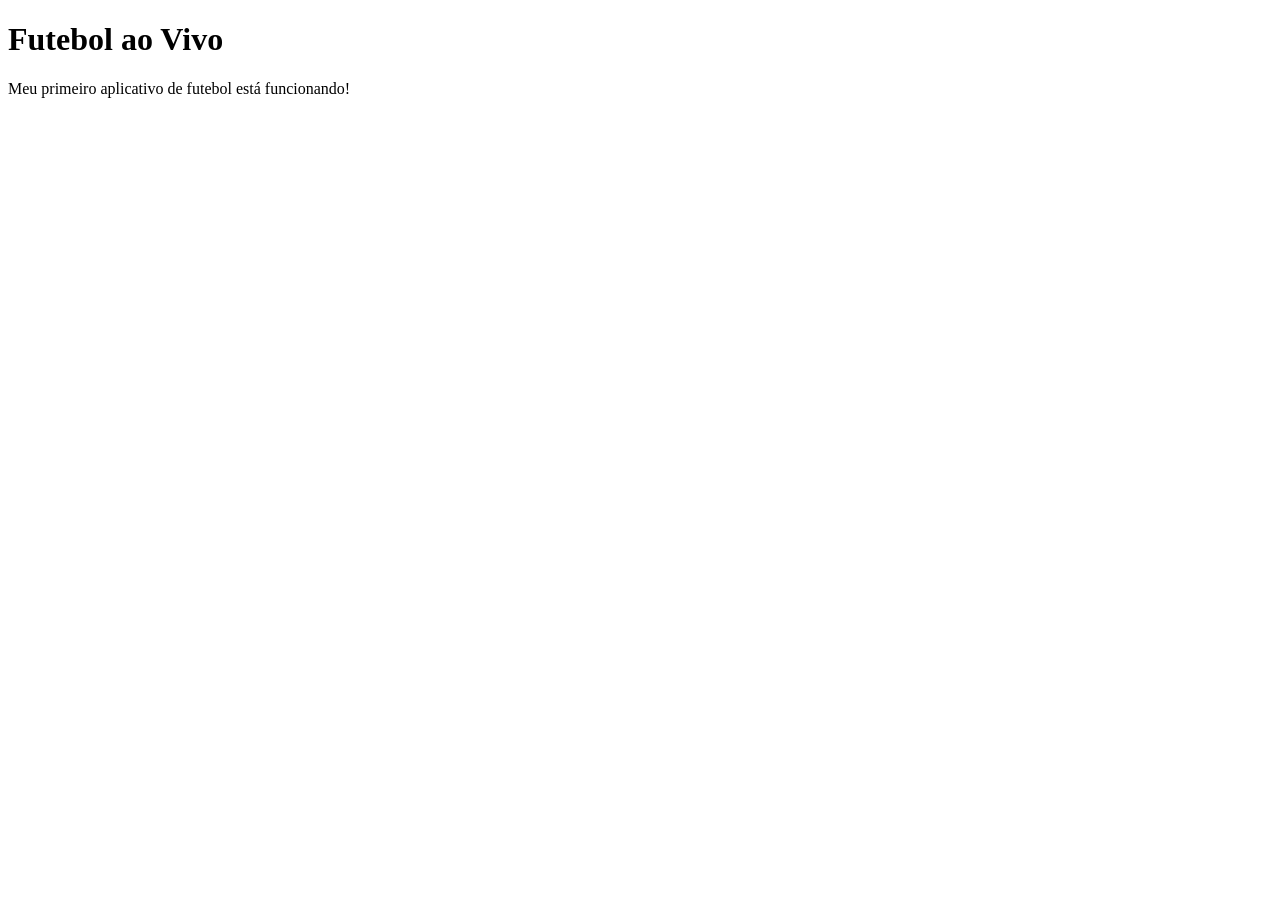
==== index.html @ ffb9a545 "Criar index.html" ====
<!DOCTYPE html>
<html lang="pt-BR">
<head>
  <meta charset="UTF-8">
  <meta name="viewport" content="width=device-width, initial-scale=1.0">
  <title>Futebol ao Vivo</title>
</head>
<body>
  <h1>Futebol ao Vivo</h1>
  <p>Meu primeiro aplicativo de futebol está funcionando!</p>
</body>
</html>
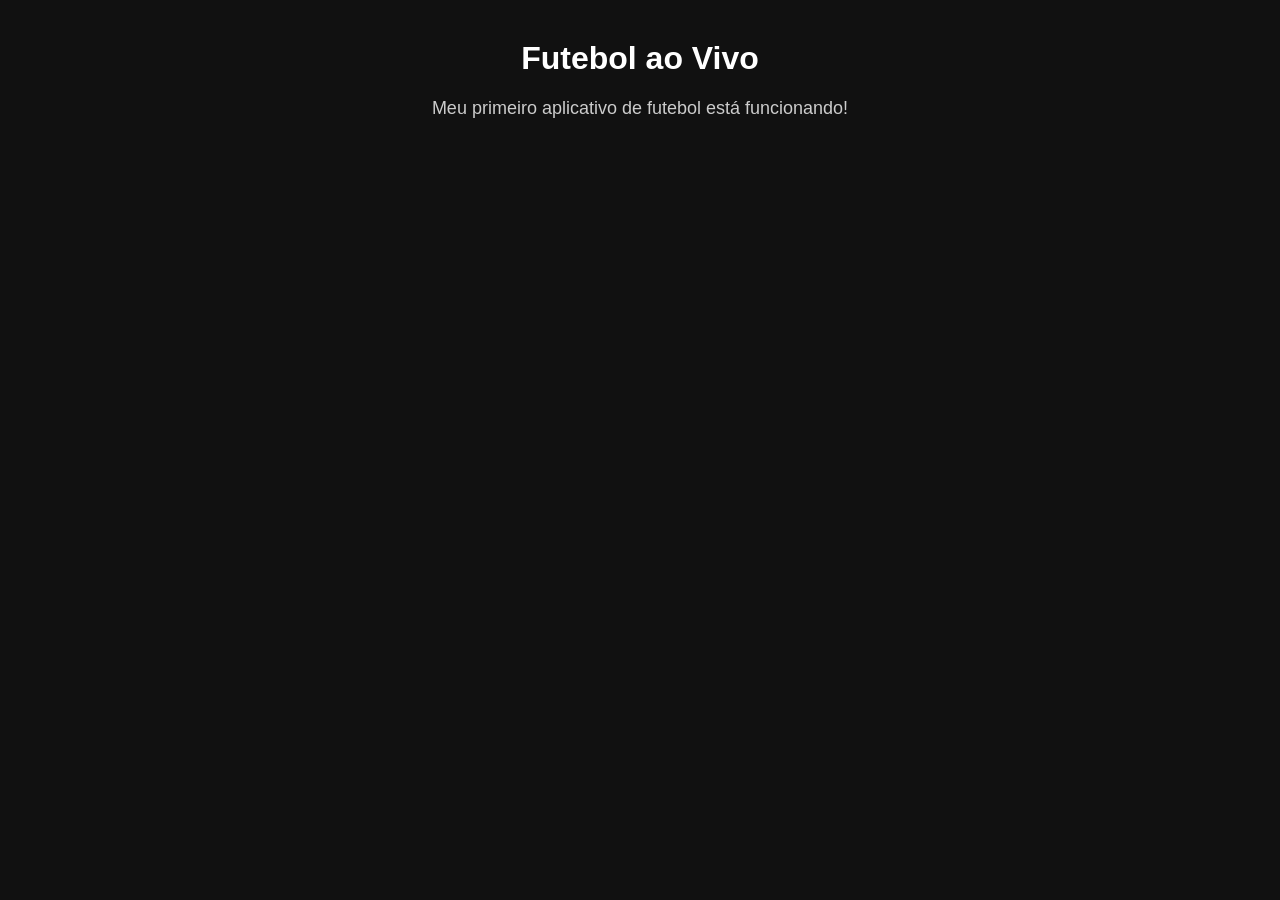
==== commit 6eaef285: "Atualizar o index.html" ====
--- a/index.html
+++ b/index.html
@@ -4,6 +4,7 @@
   <meta charset="UTF-8">
   <meta name="viewport" content="width=device-width, initial-scale=1.0">
   <title>Futebol ao Vivo</title>
+<link rel="stylesheet" href="style.css">
 </head>
 <body>
   <h1>Futebol ao Vivo</h1>
--- a/style.css
+++ b/style.css
@@ -0,0 +1,22 @@
+* {
+    box-sizing: border-box;
+}
+
+body {
+    margin: 0;
+    padding: 20px;
+    font-family: Arial, sans-serif;
+    background: #111;
+    color: #fff;
+    text-align: center;
+}
+
+h1 {
+    margin-top: 20px;
+    font-size: 32px;
+}
+
+p {
+    font-size: 18px;
+    color: #ccc;
+}
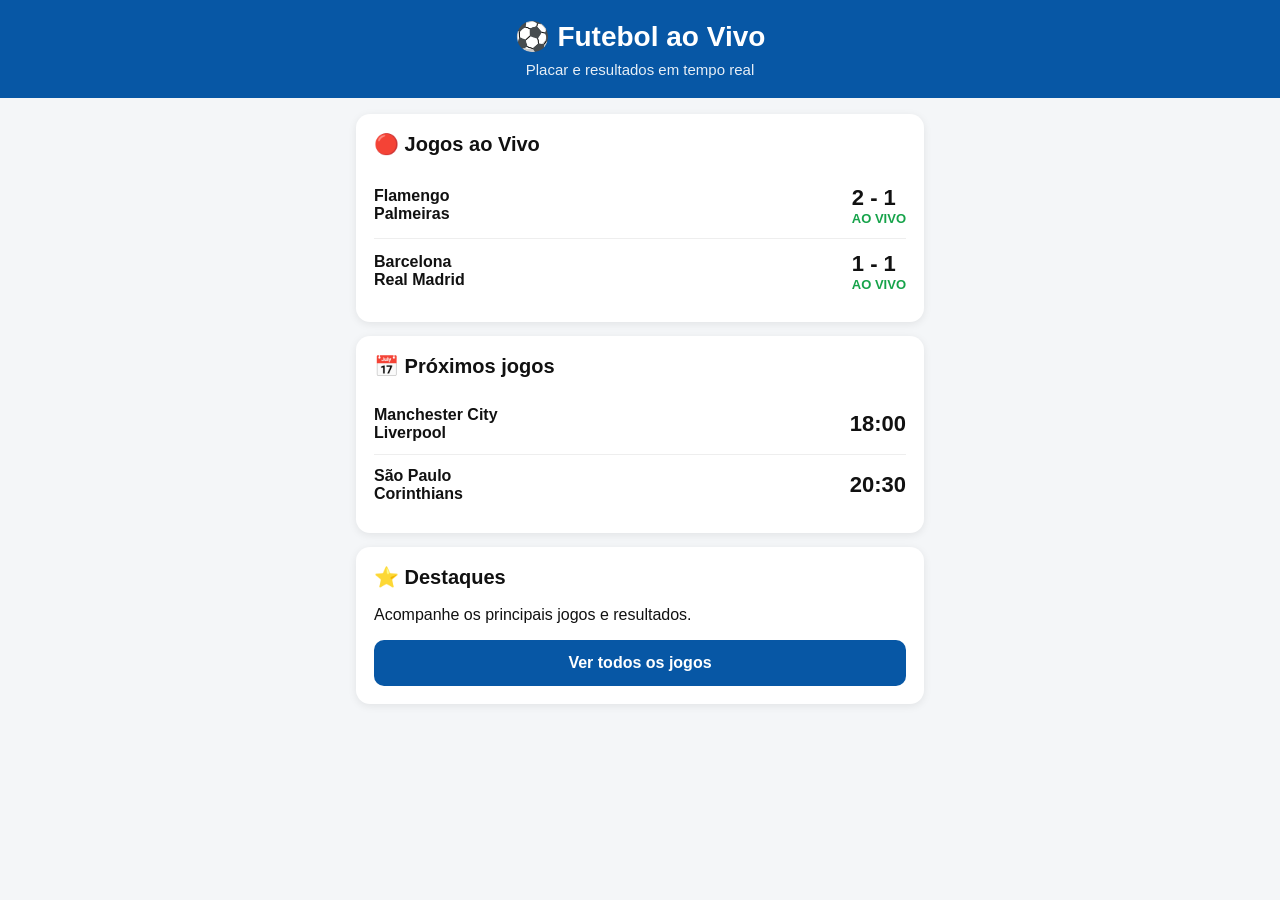
==== commit c6b23b72: "Atualizar o index.html" ====
--- a/index.html
+++ b/index.html
@@ -1,13 +1,84 @@
 <!DOCTYPE html>
 <html lang="pt-BR">
 <head>
-  <meta charset="UTF-8">
-  <meta name="viewport" content="width=device-width, initial-scale=1.0">
-  <title>Futebol ao Vivo</title>
-<link rel="stylesheet" href="style.css">
+    <meta charset="UTF-8">
+    <meta name="viewport" content="width=device-width, initial-scale=1.0">
+    <title>Futebol ao Vivo</title>
+    <link rel="stylesheet" href="style.css">
 </head>
+
 <body>
-  <h1>Futebol ao Vivo</h1>
-  <p>Meu primeiro aplicativo de futebol está funcionando!</p>
+
+<header>
+    <h1>⚽ Futebol ao Vivo</h1>
+    <p>Placar e resultados em tempo real</p>
+</header>
+
+<div class="container">
+
+    <div class="card">
+        <h2>🔴 Jogos ao Vivo</h2>
+
+        <div class="jogo">
+            <div>
+                <div class="time">Flamengo</div>
+                <div class="time">Palmeiras</div>
+            </div>
+
+            <div>
+                <div class="placar">2 - 1</div>
+                <div class="status">AO VIVO</div>
+            </div>
+        </div>
+
+        <div class="jogo">
+            <div>
+                <div class="time">Barcelona</div>
+                <div class="time">Real Madrid</div>
+            </div>
+
+            <div>
+                <div class="placar">1 - 1</div>
+                <div class="status">AO VIVO</div>
+            </div>
+        </div>
+
+    </div>
+
+    <div class="card">
+        <h2>📅 Próximos jogos</h2>
+
+        <div class="jogo">
+            <div>
+                <div class="time">Manchester City</div>
+                <div class="time">Liverpool</div>
+            </div>
+
+            <div>
+                <div class="placar">18:00</div>
+            </div>
+        </div>
+
+        <div class="jogo">
+            <div>
+                <div class="time">São Paulo</div>
+                <div class="time">Corinthians</div>
+            </div>
+
+            <div>
+                <div class="placar">20:30</div>
+            </div>
+        </div>
+
+    </div>
+
+    <div class="card">
+        <h2>⭐ Destaques</h2>
+        <p>Acompanhe os principais jogos e resultados.</p>
+        <button>Ver todos os jogos</button>
+    </div>
+
+</div>
+
 </body>
-</html>
+</html>
--- a/style.css
+++ b/style.css
@@ -4,19 +4,86 @@
 
 body {
     margin: 0;
+    font-family: Arial, sans-serif;
+    background: #f4f6f8;
+    color: #111;
+}
+
+header {
+    background: #0757a5;
+    color: white;
     padding: 20px;
-    font-family: Arial, sans-serif;
-    background: #111;
-    color: #fff;
     text-align: center;
 }
 
-h1 {
-    margin-top: 20px;
-    font-size: 32px;
+header h1 {
+    margin: 0;
+    font-size: 28px;
 }
 
-p {
-    font-size: 18px;
-    color: #ccc;
+header p {
+    margin: 8px 0 0;
+    font-size: 15px;
+    opacity: 0.9;
+}
+
+.container {
+    padding: 16px;
+    max-width: 600px;
+    margin: auto;
+}
+
+.card {
+    background: white;
+    border-radius: 14px;
+    padding: 18px;
+    margin-bottom: 14px;
+    box-shadow: 0 2px 8px rgba(0,0,0,0.08);
+}
+
+.card h2 {
+    margin-top: 0;
+    font-size: 20px;
+}
+
+.jogo {
+    display: flex;
+    justify-content: space-between;
+    align-items: center;
+    padding: 12px 0;
+    border-bottom: 1px solid #eee;
+}
+
+.jogo:last-child {
+    border-bottom: none;
+}
+
+.time {
+    font-weight: bold;
+}
+
+.placar {
+    font-size: 22px;
+    font-weight: bold;
+}
+
+.status {
+    color: #16a34a;
+    font-size: 13px;
+    font-weight: bold;
+}
+
+button {
+    width: 100%;
+    border: none;
+    border-radius: 10px;
+    padding: 14px;
+    background: #0757a5;
+    color: white;
+    font-size: 16px;
+    font-weight: bold;
+}
+
+button:active {
+    transform: scale(0.98);
 }
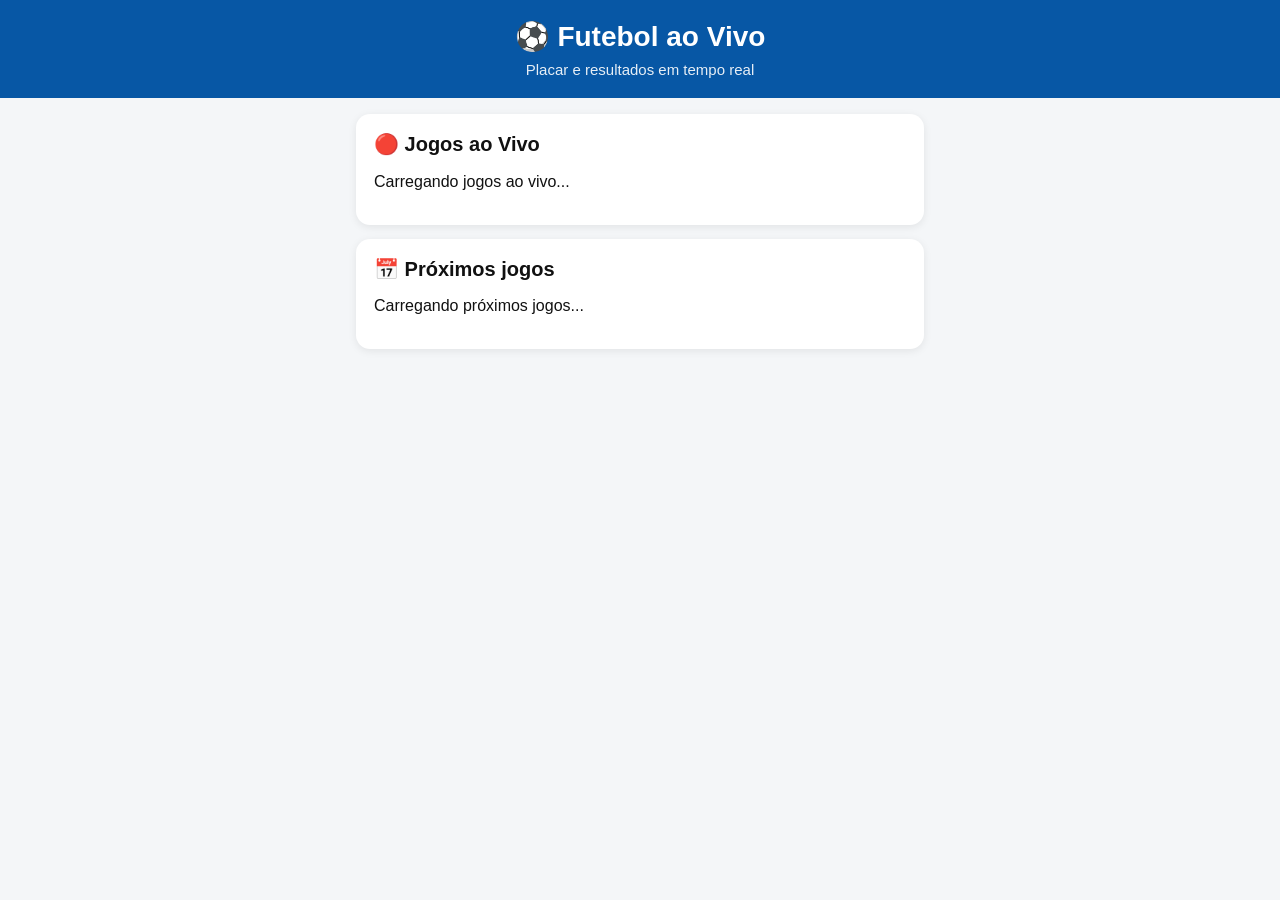
==== commit 3da52f35: "Update index.html" ====
--- a/index.html
+++ b/index.html
@@ -6,7 +6,6 @@
     <title>Futebol ao Vivo</title>
     <link rel="stylesheet" href="style.css">
 </head>
-
 <body>
 
 <header>
@@ -18,67 +17,20 @@
 
     <div class="card">
         <h2>🔴 Jogos ao Vivo</h2>
-
-        <div class="jogo">
-            <div>
-                <div class="time">Flamengo</div>
-                <div class="time">Palmeiras</div>
-            </div>
-
-            <div>
-                <div class="placar">2 - 1</div>
-                <div class="status">AO VIVO</div>
-            </div>
+        <div id="jogos-ao-vivo">
+            <p>Carregando jogos ao vivo...</p>
         </div>
-
-        <div class="jogo">
-            <div>
-                <div class="time">Barcelona</div>
-                <div class="time">Real Madrid</div>
-            </div>
-
-            <div>
-                <div class="placar">1 - 1</div>
-                <div class="status">AO VIVO</div>
-            </div>
-        </div>
-
     </div>
 
     <div class="card">
         <h2>📅 Próximos jogos</h2>
-
-        <div class="jogo">
-            <div>
-                <div class="time">Manchester City</div>
-                <div class="time">Liverpool</div>
-            </div>
-
-            <div>
-                <div class="placar">18:00</div>
-            </div>
+        <div id="proximos-jogos">
+            <p>Carregando próximos jogos...</p>
         </div>
-
-        <div class="jogo">
-            <div>
-                <div class="time">São Paulo</div>
-                <div class="time">Corinthians</div>
-            </div>
-
-            <div>
-                <div class="placar">20:30</div>
-            </div>
-        </div>
-
-    </div>
-
-    <div class="card">
-        <h2>⭐ Destaques</h2>
-        <p>Acompanhe os principais jogos e resultados.</p>
-        <button>Ver todos os jogos</button>
     </div>
 
 </div>
 
+<script src="app.js"></script>
 </body>
-</html>+</html>
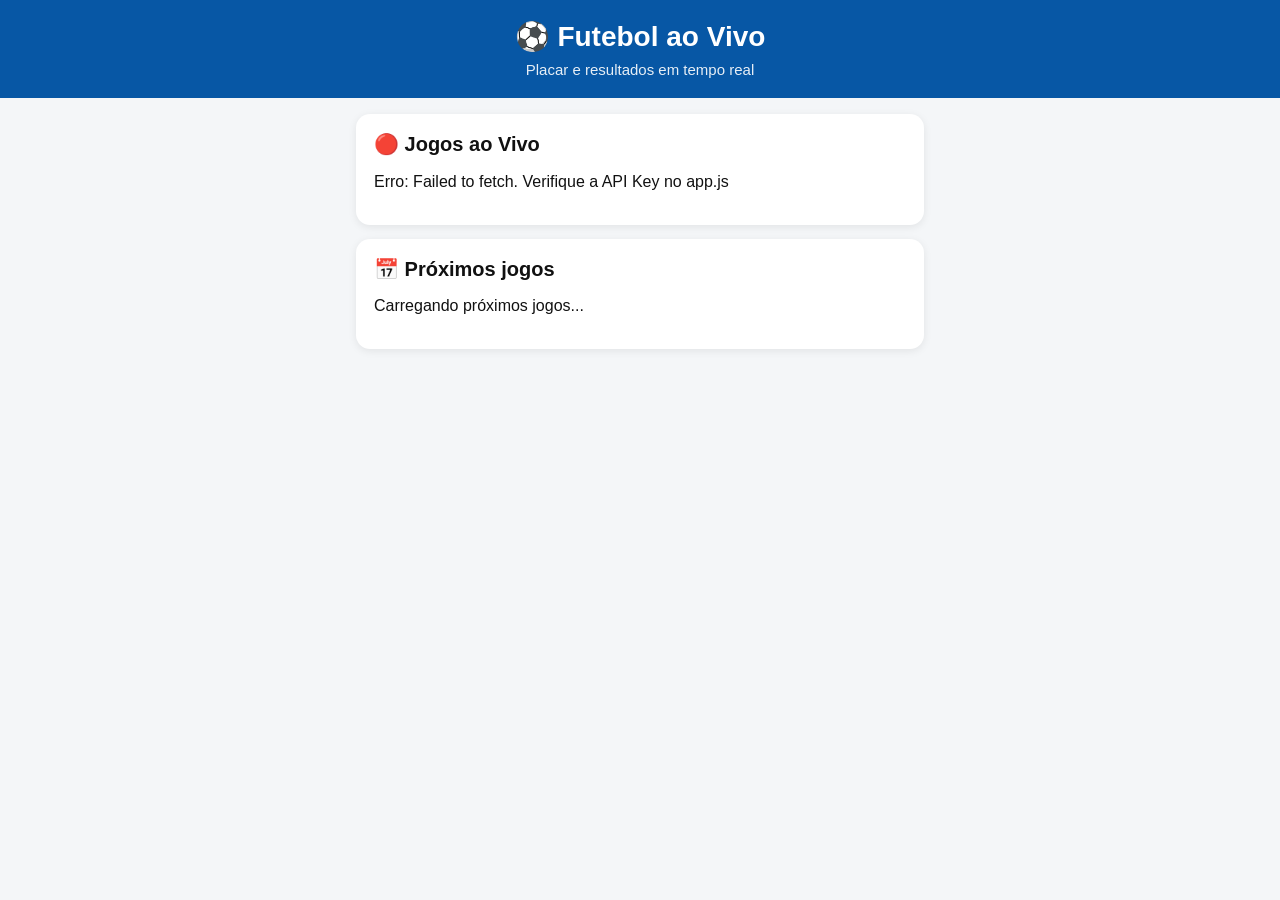
==== commit 2ad1d94d: "Update index.html" ====
--- a/index.html
+++ b/index.html
@@ -4,6 +4,8 @@
     <meta charset="UTF-8">
     <meta name="viewport" content="width=device-width, initial-scale=1.0">
     <title>Futebol ao Vivo</title>
+    <link rel="manifest" href="manifest.json">
+<meta name="theme-color" content="#0d47a1">
     <link rel="stylesheet" href="style.css">
 </head>
 <body>
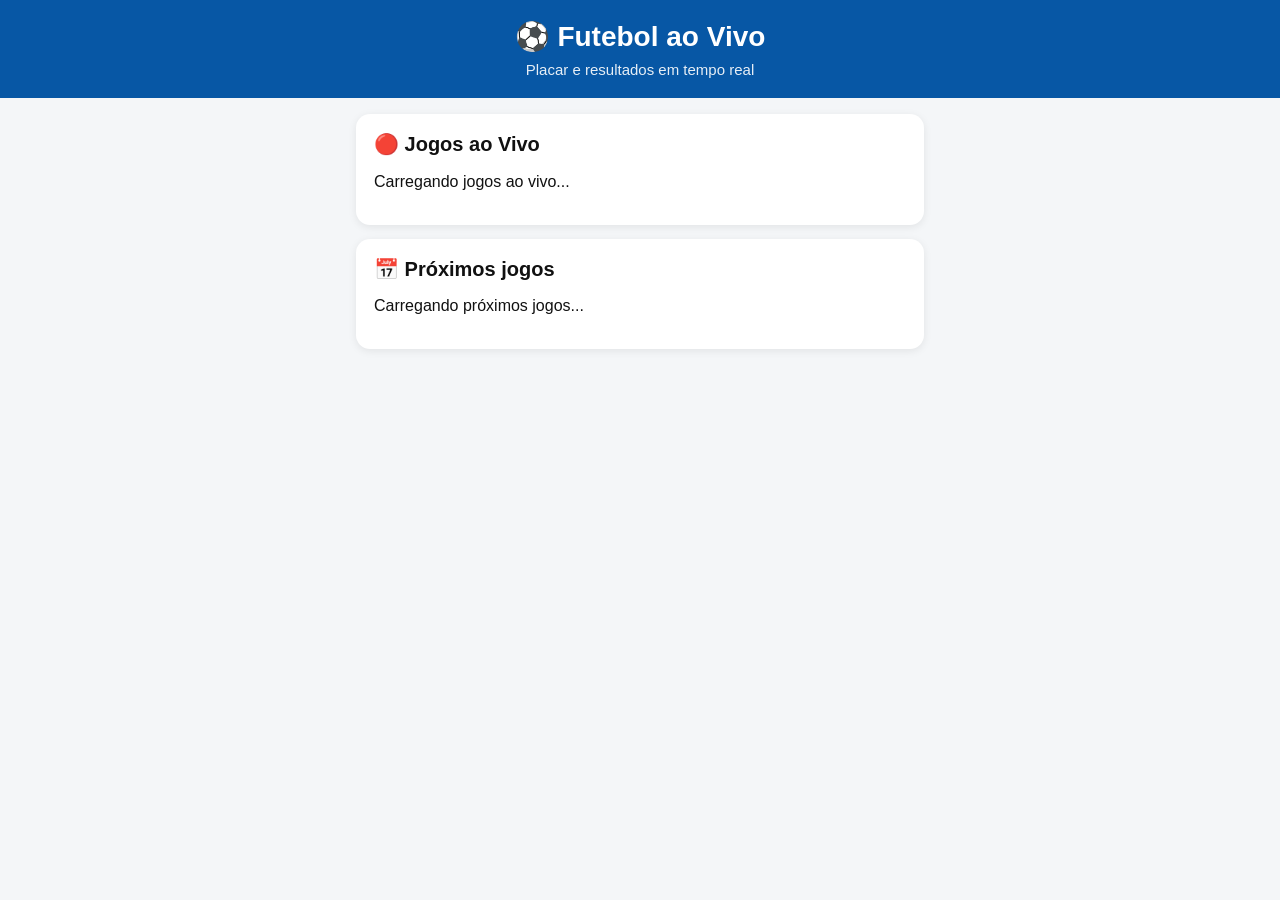
==== commit fcdcbb5f: "Update index.html" ====
--- a/index.html
+++ b/index.html
@@ -32,7 +32,7 @@
     </div>
 
 </div>
-
+<script src="config.js"></script>
 <script src="app.js"></script>
 </body>
 </html>
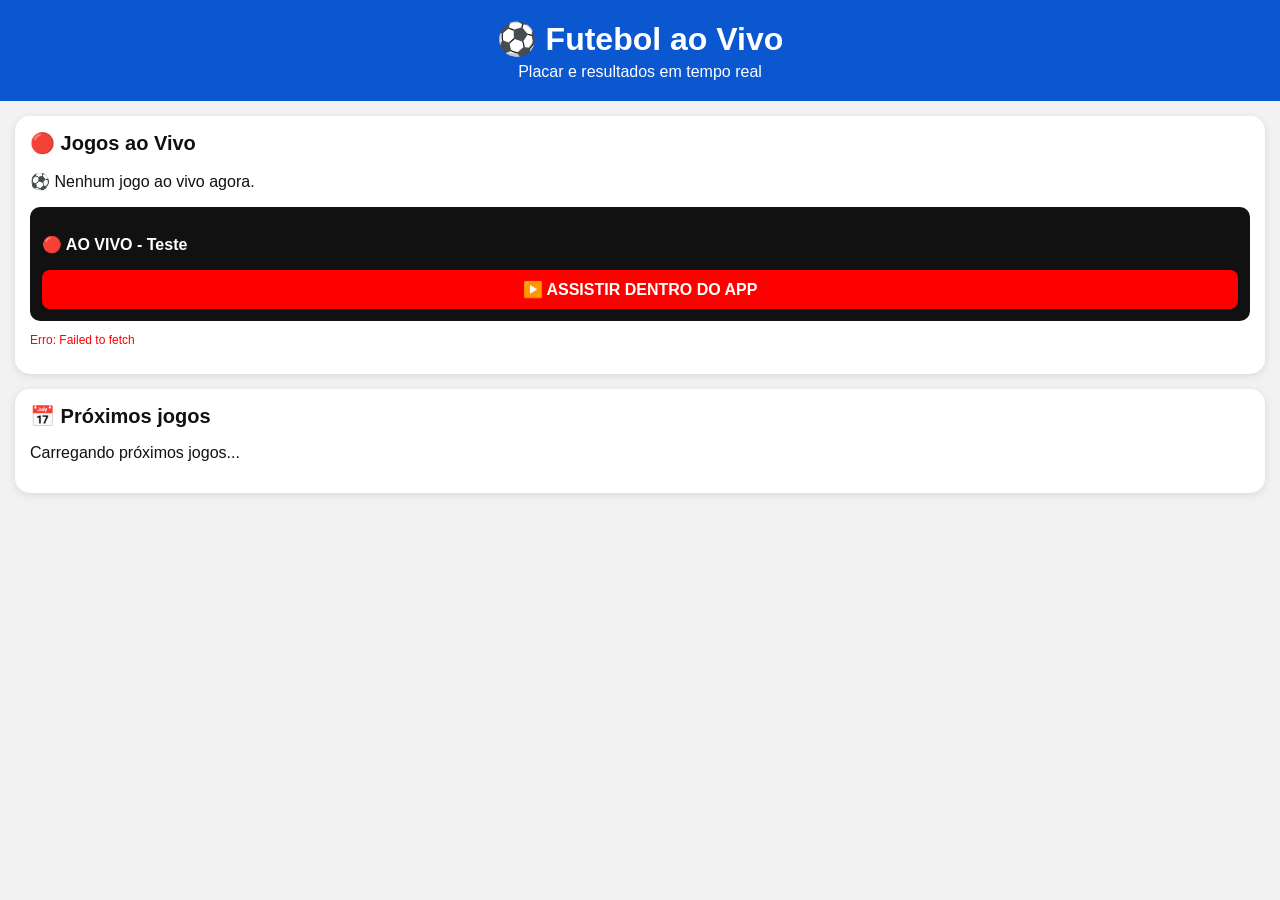
==== commit 8b7aeb97: "Update index.html" ====
--- a/index.html
+++ b/index.html
@@ -1,38 +1,33 @@
 <!DOCTYPE html>
-<html lang="pt-BR">
+<html lang="pt-br">
 <head>
-    <meta charset="UTF-8">
-    <meta name="viewport" content="width=device-width, initial-scale=1.0">
-    <title>Futebol ao Vivo</title>
-    <link rel="manifest" href="manifest.json">
-<meta name="theme-color" content="#0d47a1">
-    <link rel="stylesheet" href="style.css">
+<meta charset="UTF-8">
+<meta name="viewport" content="width=device-width, initial-scale=1.0">
+<title>Futebol ao Vivo</title>
+<link rel="stylesheet" href="style.css">
+<style>
+body{background:#f2f2f2;margin:0;font-family:sans-serif}
+.topo{background:#0b57d0;color:#fff;text-align:center;padding:20px}
+.card{background:#fff;margin:15px;border-radius:15px;padding:15px;box-shadow:0 2px 8px rgba(0,0,0,.1)}
+.jogo{background:#111;color:#fff;padding:12px;border-radius:10px;margin-bottom:10px;display:flex;justify-content:space-between;flex-direction:column}
+.placar{font-weight:bold;font-size:18px}
+.status{color:#ff4444;font-size:12px}
+.btn{ background:#ff0000; color:white; padding:12px; border-radius:8px; text-decoration:none; display:block; text-align:center; font-weight:bold; margin-top:10px;}
+</style>
 </head>
 <body>
+<div class="topo"><h1 style="margin:0">⚽ Futebol ao Vivo</h1><p style="margin:5px 0 0">Placar e resultados em tempo real</p></div>
 
-<header>
-    <h1>⚽ Futebol ao Vivo</h1>
-    <p>Placar e resultados em tempo real</p>
-</header>
+<div class="card">
+<h2>🔴 Jogos ao Vivo</h2>
+<div id="jogos-ao-vivo"><p>Carregando jogos ao vivo...</p></div>
+</div>
 
-<div class="container">
+<div class="card">
+<h2>📅 Próximos jogos</h2>
+<div id="proximos-jogos"><p>Carregando próximos jogos...</p></div>
+</div>
 
-    <div class="card">
-        <h2>🔴 Jogos ao Vivo</h2>
-        <div id="jogos-ao-vivo">
-            <p>Carregando jogos ao vivo...</p>
-        </div>
-    </div>
-
-    <div class="card">
-        <h2>📅 Próximos jogos</h2>
-        <div id="proximos-jogos">
-            <p>Carregando próximos jogos...</p>
-        </div>
-    </div>
-
-</div>
-<script src="config.js"></script>
 <script src="app.js"></script>
 </body>
 </html>
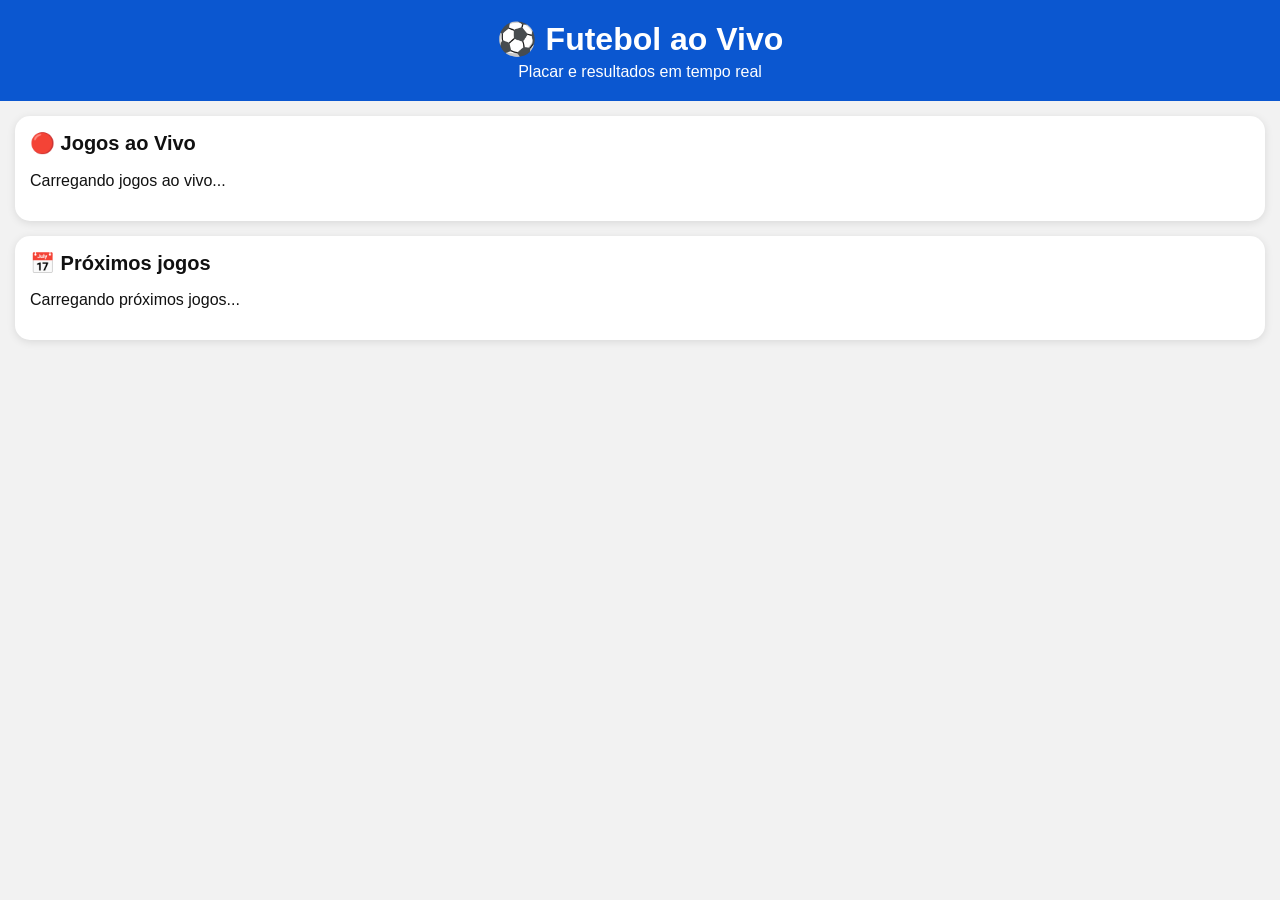
==== commit 9704fad9: "Update index.html" ====
--- a/index.html
+++ b/index.html
@@ -15,6 +15,8 @@
 .btn{ background:#ff0000; color:white; padding:12px; border-radius:8px; text-decoration:none; display:block; text-align:center; font-weight:bold; margin-top:10px;}
 </style>
 </head>
+  <meta name="theme-color" content="#0d47a1">
+<link rel="manifest" href="manifest.json">
 <body>
 <div class="topo"><h1 style="margin:0">⚽ Futebol ao Vivo</h1><p style="margin:5px 0 0">Placar e resultados em tempo real</p></div>
 
